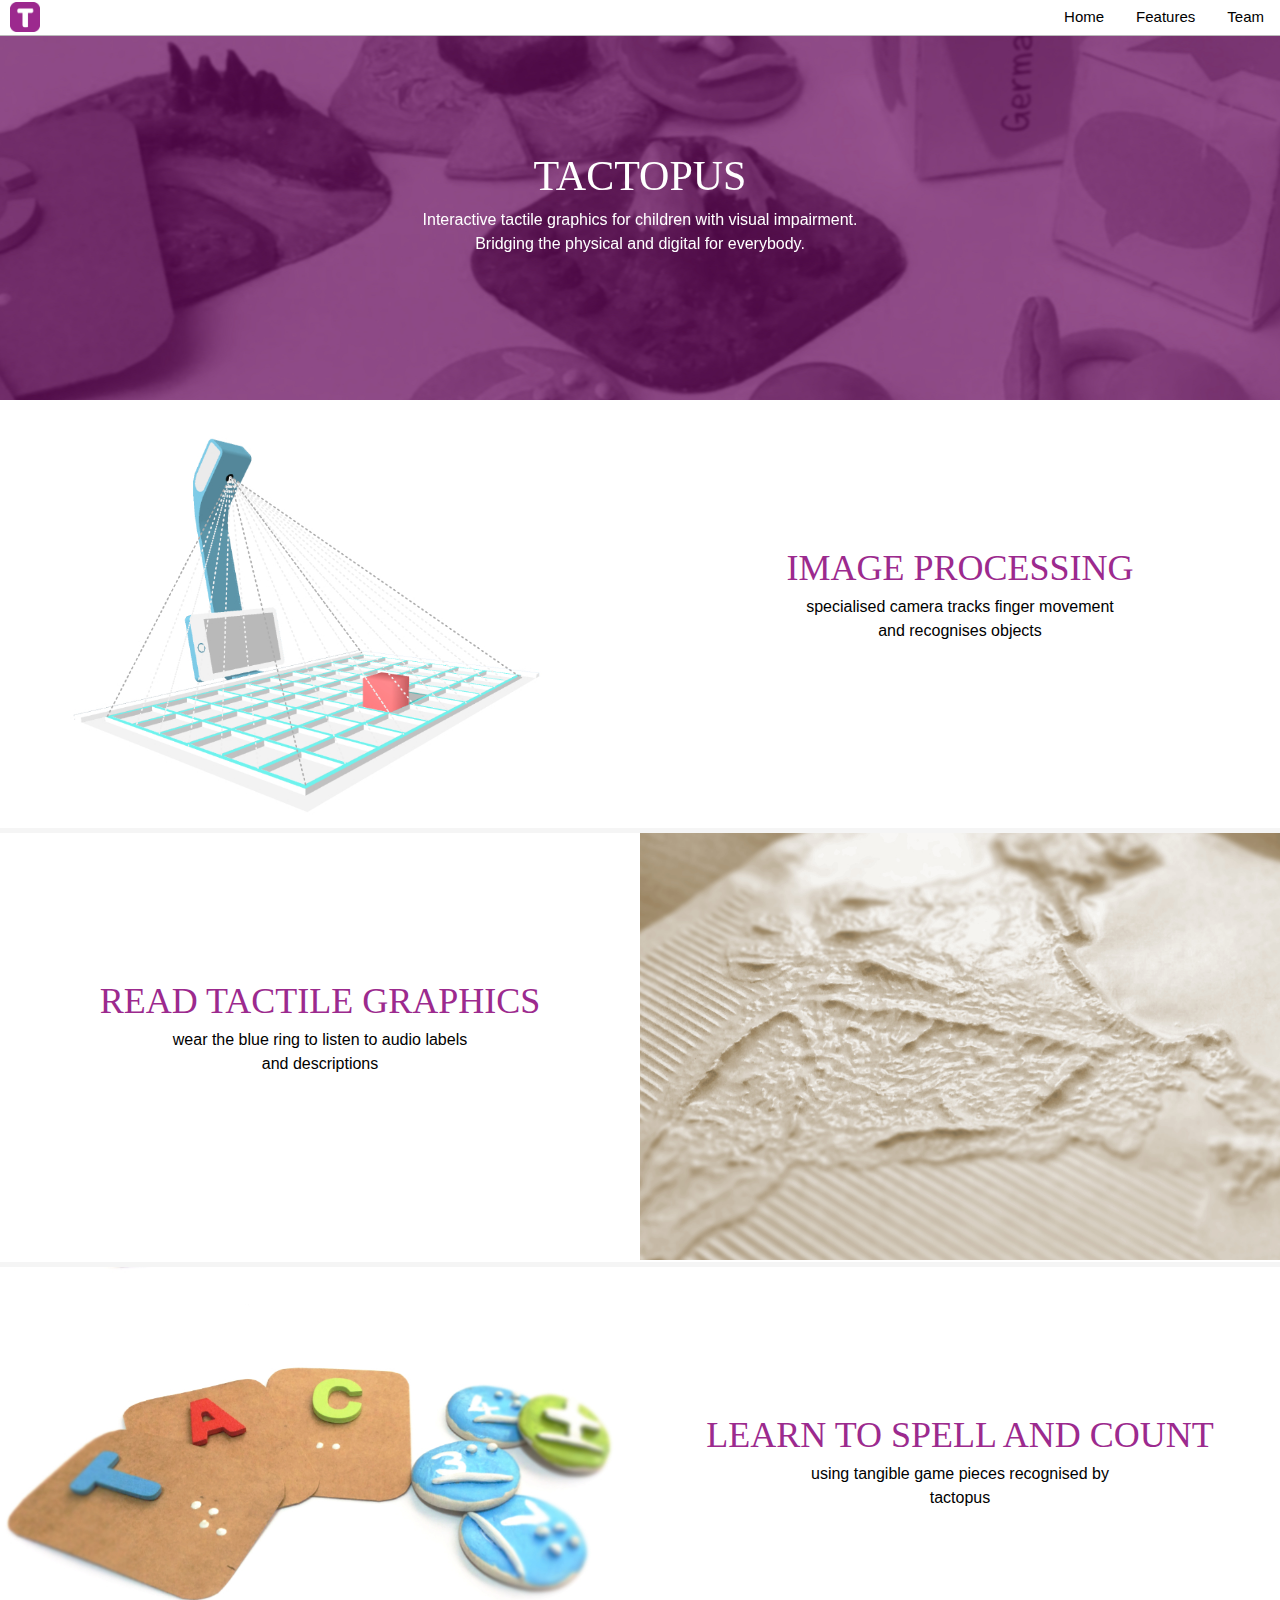
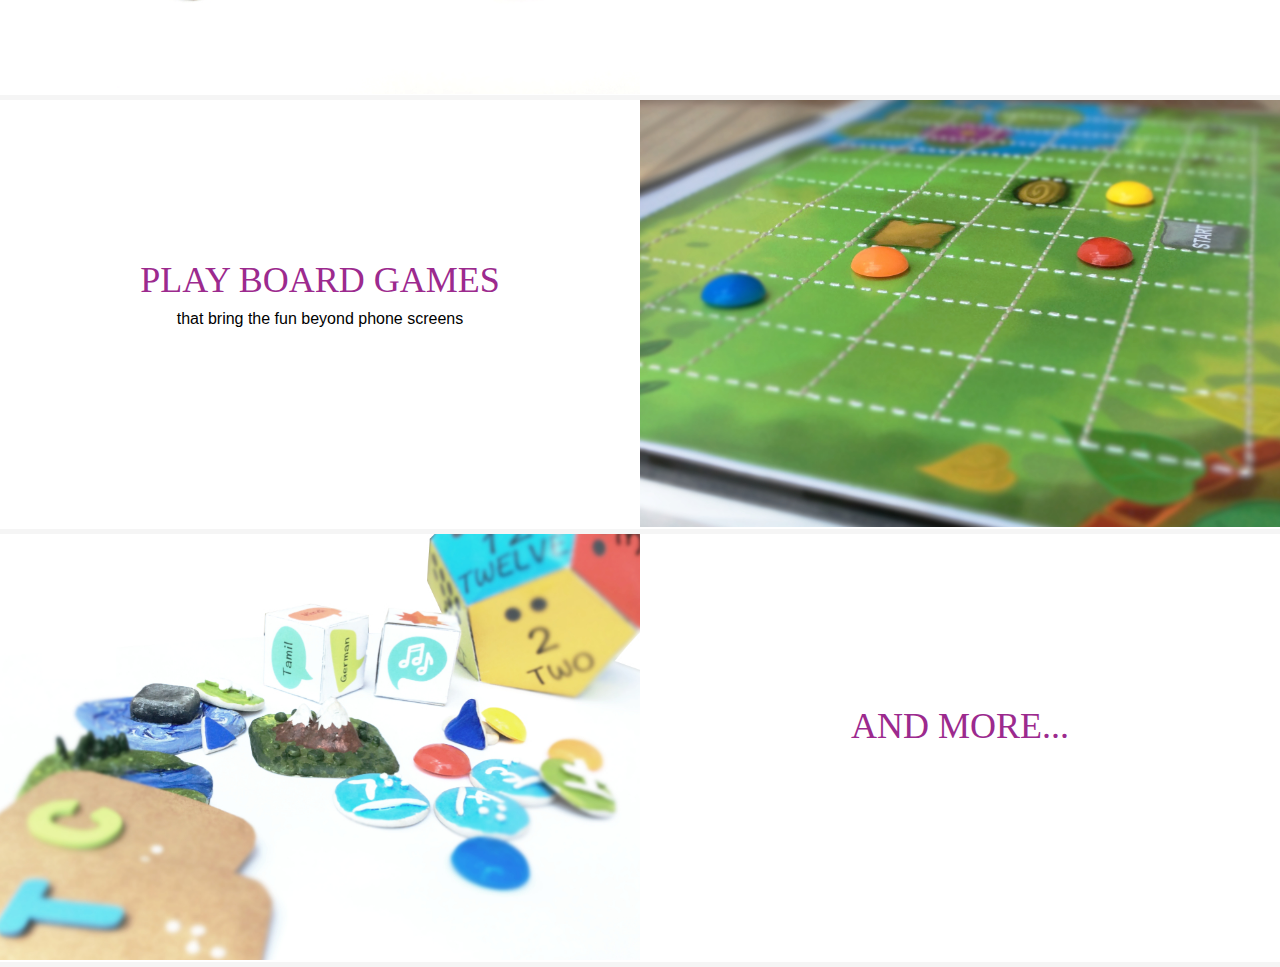
==== index.html @ 5bae3466 "favicon" ====
<!DOCTYPE html>
<html>
<meta name="viewport" content="width=device-width, initial-scale=1">
<link rel="stylesheet" href="w3.css">
<head>
    <link rel="shortcut icon" type="image/png" href="favicon.png"/>
</head>
<body>

<div id="header" class="navbar w3-container w3-white w3-border-grey">
  <!--<h1 id="title">TACTOPUS</h1> -->
  <img src="favicon.jpg" class="logo">
  
  
  <a href="#news">Team</a>
  <a href="#features">Features</a> 
  <a href="#home">Home</a>
</div>


<div class="parallax">
<!--<div style="height:30vw; min-height:400px; min-width:690px">-->
     <!--<img class="cover-image" src="cover.jpg" > -->
     <!--<p class="title-text" style="height:30vw; width:100%;"> text </p>-->
     <div id="home" class="w3-col coverbox title-text">
         <div class="unit">
            <h1 class="centered-content title" style="font-size:42px">TACTOPUS</h1>
            <p class="subtitle title">Interactive tactile graphics for children with visual impairment. <br> Bridging the physical and digital for everybody.</p>
        </div>
        <!--</div>-->


</div>
</div>


<!--first set-->
<div id="features" class="w3-row-padding nopadding">
    <div class="w3-half nopadding ">
         <img class="images" src="img1.jpg" > </img>
    </div>
    <div class="w3-half box">
         <div class="unit">
            <h2 class="centered-content">IMAGE PROCESSING</h2>
            <p class="subtitle centered-content">specialised camera tracks finger movement 
and recognises objects</p> 
        </div>
    </div>
</div>
<!--end first set-->

<!--second set-->
<div class="w3-row-padding nopadding">
    <div class="w3-half box">
         <div class="unit">
            <h2  class="centered-content">READ TACTILE GRAPHICS</h2>
            <p class="subtitle centered-content">wear the blue ring to listen to audio labels and descriptions</p> 
        </div>
    </div>
    <div class="w3-half nopadding">
         <img class="images" src="img2.jpg" > </img>
    </div>
</div>
<!--end second set-->

<!--third set-->
<div class="w3-row-padding nopadding">
    <div class="w3-half nopadding">
         <img class="images" src="img3.jpg" > </img>
    </div>
    <div class="w3-half box">
         <div class="unit">
            <h2 class="centered-content">LEARN TO SPELL AND COUNT</h2>
            <p class="subtitle centered-content">using tangible game pieces recognised by tactopus</p> 
        </div>
    </div>
</div>
<!--end third set-->

<!--fourth set-->
<div class="w3-row-padding nopadding">
    <div class="w3-half box">
         <div class="unit">
            <h2 class="centered-content">PLAY BOARD GAMES</h2>
            <p class="subtitle centered-content">that bring the fun beyond phone screens</p> 
        </div>
    </div>
    <div class="w3-half  nopadding">
         <img class="images" src="img4.jpg" > </img>
    </div>
</div>
<!--end fourth set-->

<!--fifth set-->
<div class="w3-row-padding nopadding">
    <div class="w3-half nopadding">
         <img class="images" src="img5.jpg" > </img>
    </div>
    <div class="w3-half box">
         <div class="unit">
            <h2 class="centered-content">AND MORE...</h2>
         </div>
    </div>
</div>
<!--end fifth set-->









</body>
</html>
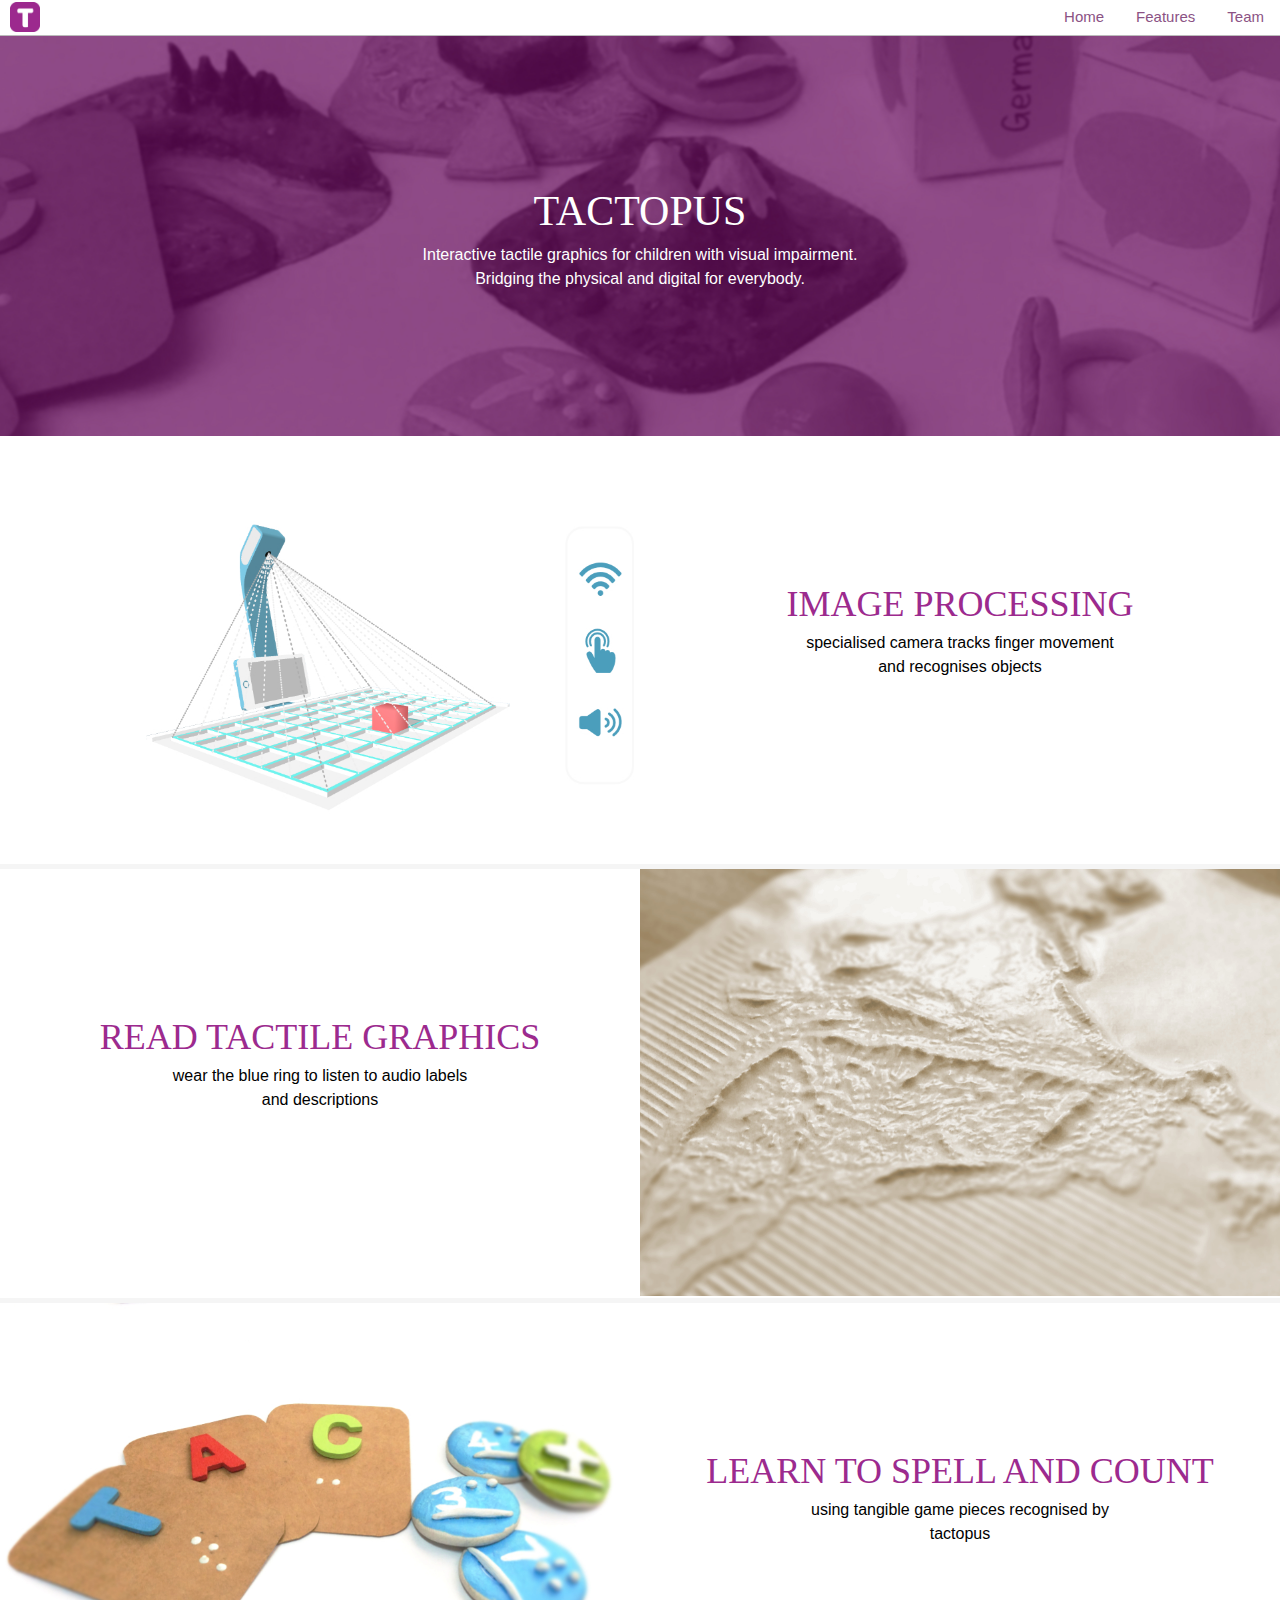
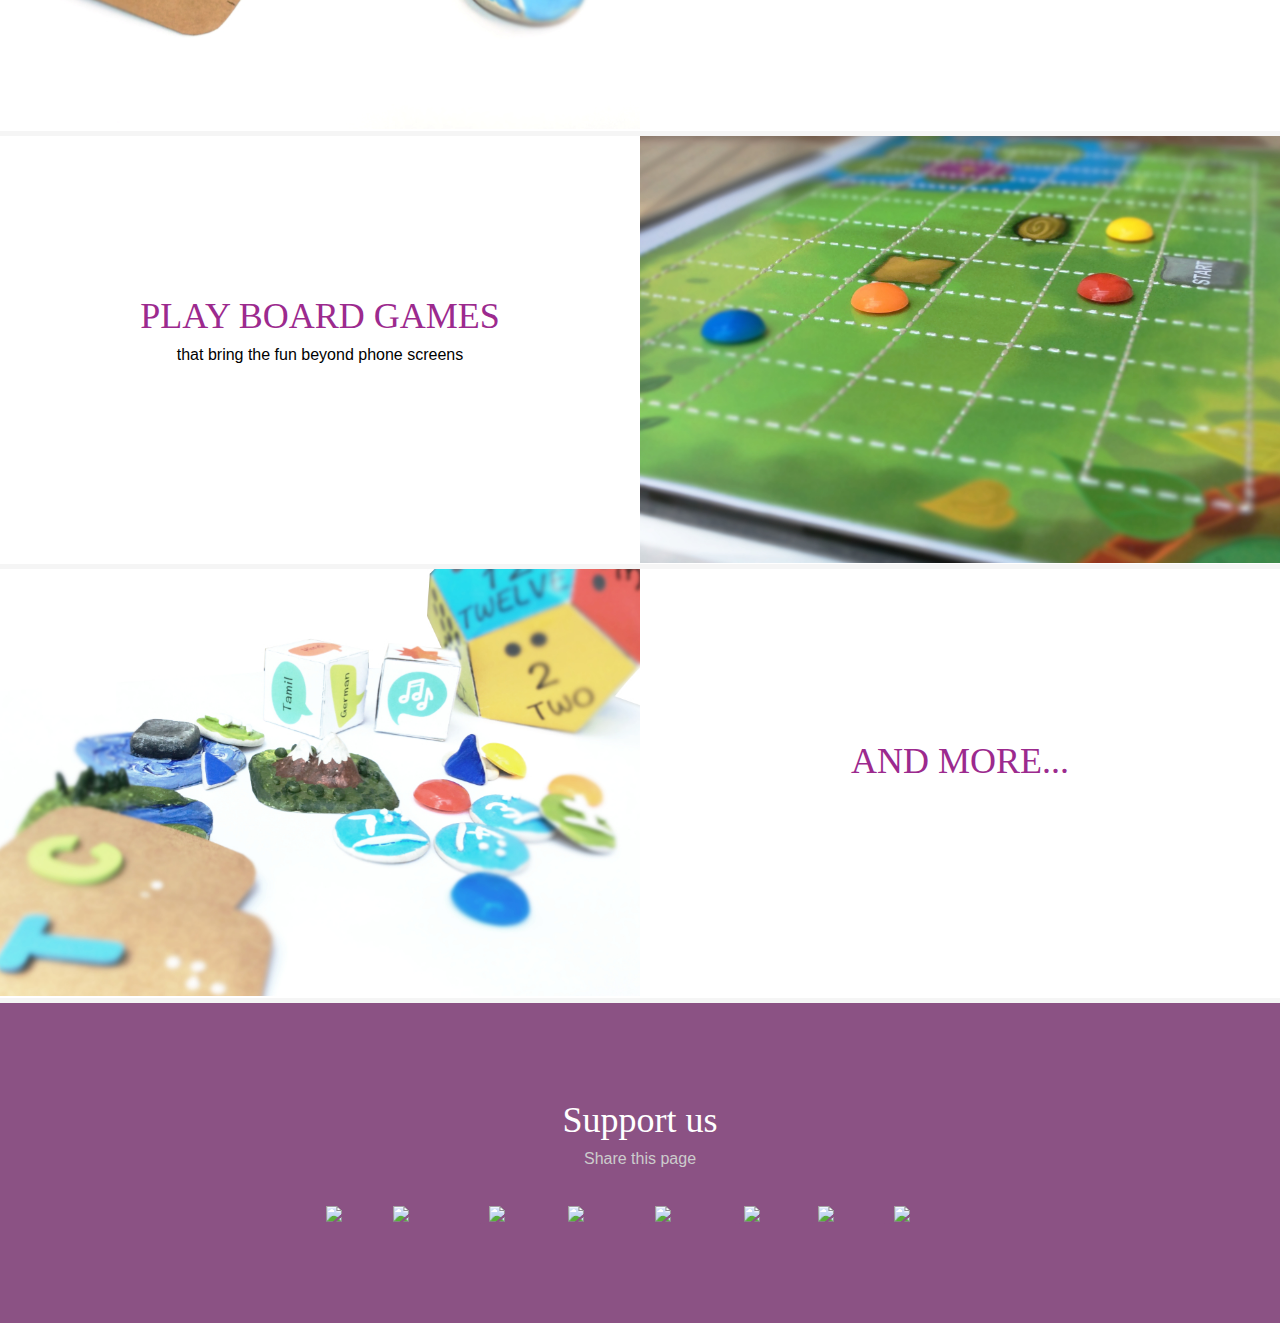
==== commit 55fe4794: "social bar added" ====
--- a/index.html
+++ b/index.html
@@ -4,6 +4,10 @@
 <link rel="stylesheet" href="w3.css">
 <head>
     <link rel="shortcut icon" type="image/png" href="favicon.png"/>
+    <style>
+@import url('https://fonts.googleapis.com/css?family=Baloo+Thambi');
+</style>
+
 </head>
 <body>
 
@@ -15,6 +19,7 @@
   <a href="#news">Team</a>
   <a href="#features">Features</a> 
   <a href="#home">Home</a>
+  <!--<a href="#home">Text-only Version</a>-->
 </div>
 
 
@@ -28,8 +33,6 @@
             <p class="subtitle title">Interactive tactile graphics for children with visual impairment. <br> Bridging the physical and digital for everybody.</p>
         </div>
         <!--</div>-->
-
-
 </div>
 </div>
 
@@ -104,10 +107,54 @@
 </div>
 <!--end fifth set-->
 
+<!--social bit-->
+<div class="centered-content social buffer">
+     <h2 class="centered-content " style="color:white">Support us </h2>
+     <p class="subtitle centered-content"  style="color:#CCCCCC">Share this page</p> 
+<div class="share-buttons">  
+    
+    <!-- Email -->
+    <a href="mailto:?Subject=Simple Share Buttons&amp;Body=I%20saw%20this%20and%20thought%20of%20you!%20 https://simplesharebuttons.com">
+        <img src="https://simplesharebuttons.com/images/somacro/email.png" alt="Email" />
+    </a>
+ 
+    <!-- Facebook -->
+    <a href="http://www.facebook.com/sharer.php?u=https://simplesharebuttons.com" target="_blank">
+        <img src="https://simplesharebuttons.com/images/somacro/facebook.png" alt="Facebook" />
+    </a>
+    
+    <!-- Google+ -->
+    <a href="https://plus.google.com/share?url=https://simplesharebuttons.com" target="_blank">
+        <img src="https://simplesharebuttons.com/images/somacro/google.png" alt="Google" />
+    </a>
+    
+    <!-- LinkedIn -->
+    <a href="http://www.linkedin.com/shareArticle?mini=true&amp;url=https://simplesharebuttons.com" target="_blank">
+        <img src="https://simplesharebuttons.com/images/somacro/linkedin.png" alt="LinkedIn" />
+    </a>
+    
+    <!-- Pinterest -->
+    <a href="javascript:void((function()%7Bvar%20e=document.createElement('script');e.setAttribute('type','text/javascript');e.setAttribute('charset','UTF-8');e.setAttribute('src','http://assets.pinterest.com/js/pinmarklet.js?r='+Math.random()*99999999);document.body.appendChild(e)%7D)());">
+        <img src="https://simplesharebuttons.com/images/somacro/pinterest.png" alt="Pinterest" />
+    </a>
+     
+    <!-- Reddit -->
+    <a href="http://reddit.com/submit?url=https://simplesharebuttons.com&amp;title=Simple Share Buttons" target="_blank">
+        <img src="https://simplesharebuttons.com/images/somacro/reddit.png" alt="Reddit" />
+    </a>
 
+    <!-- Tumblr-->
+    <a href="http://www.tumblr.com/share/link?url=https://simplesharebuttons.com&amp;title=Simple Share Buttons" target="_blank">
+        <img src="https://simplesharebuttons.com/images/somacro/tumblr.png" alt="Tumblr" />
+    </a>
+     
+    <!-- Twitter -->
+    <a href="https://twitter.com/share?url=https://simplesharebuttons.com&amp;text=Simple%20Share%20Buttons&amp;hashtags=simplesharebuttons" target="_blank">
+        <img src="https://simplesharebuttons.com/images/somacro/twitter.png" alt="Twitter" />
+    </a>
 
-
-
+</div>
+</div>
 
 
 
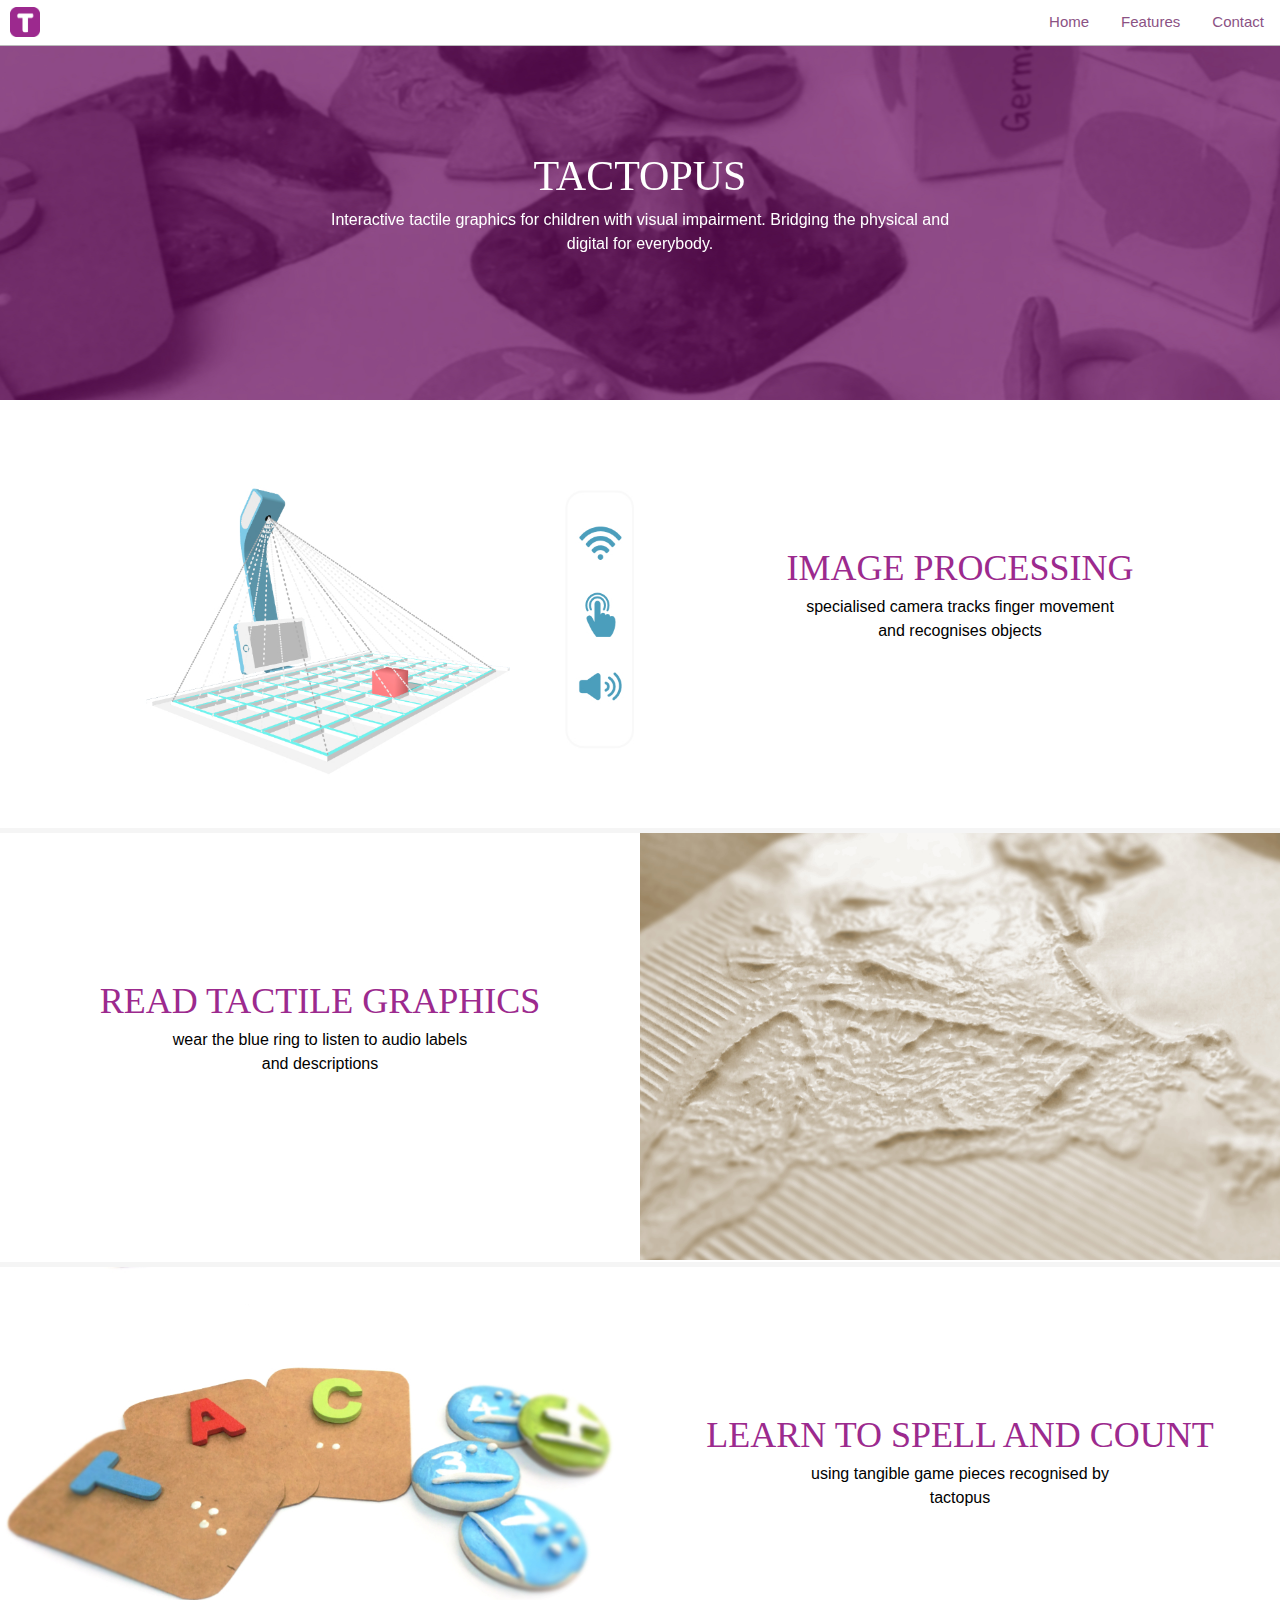
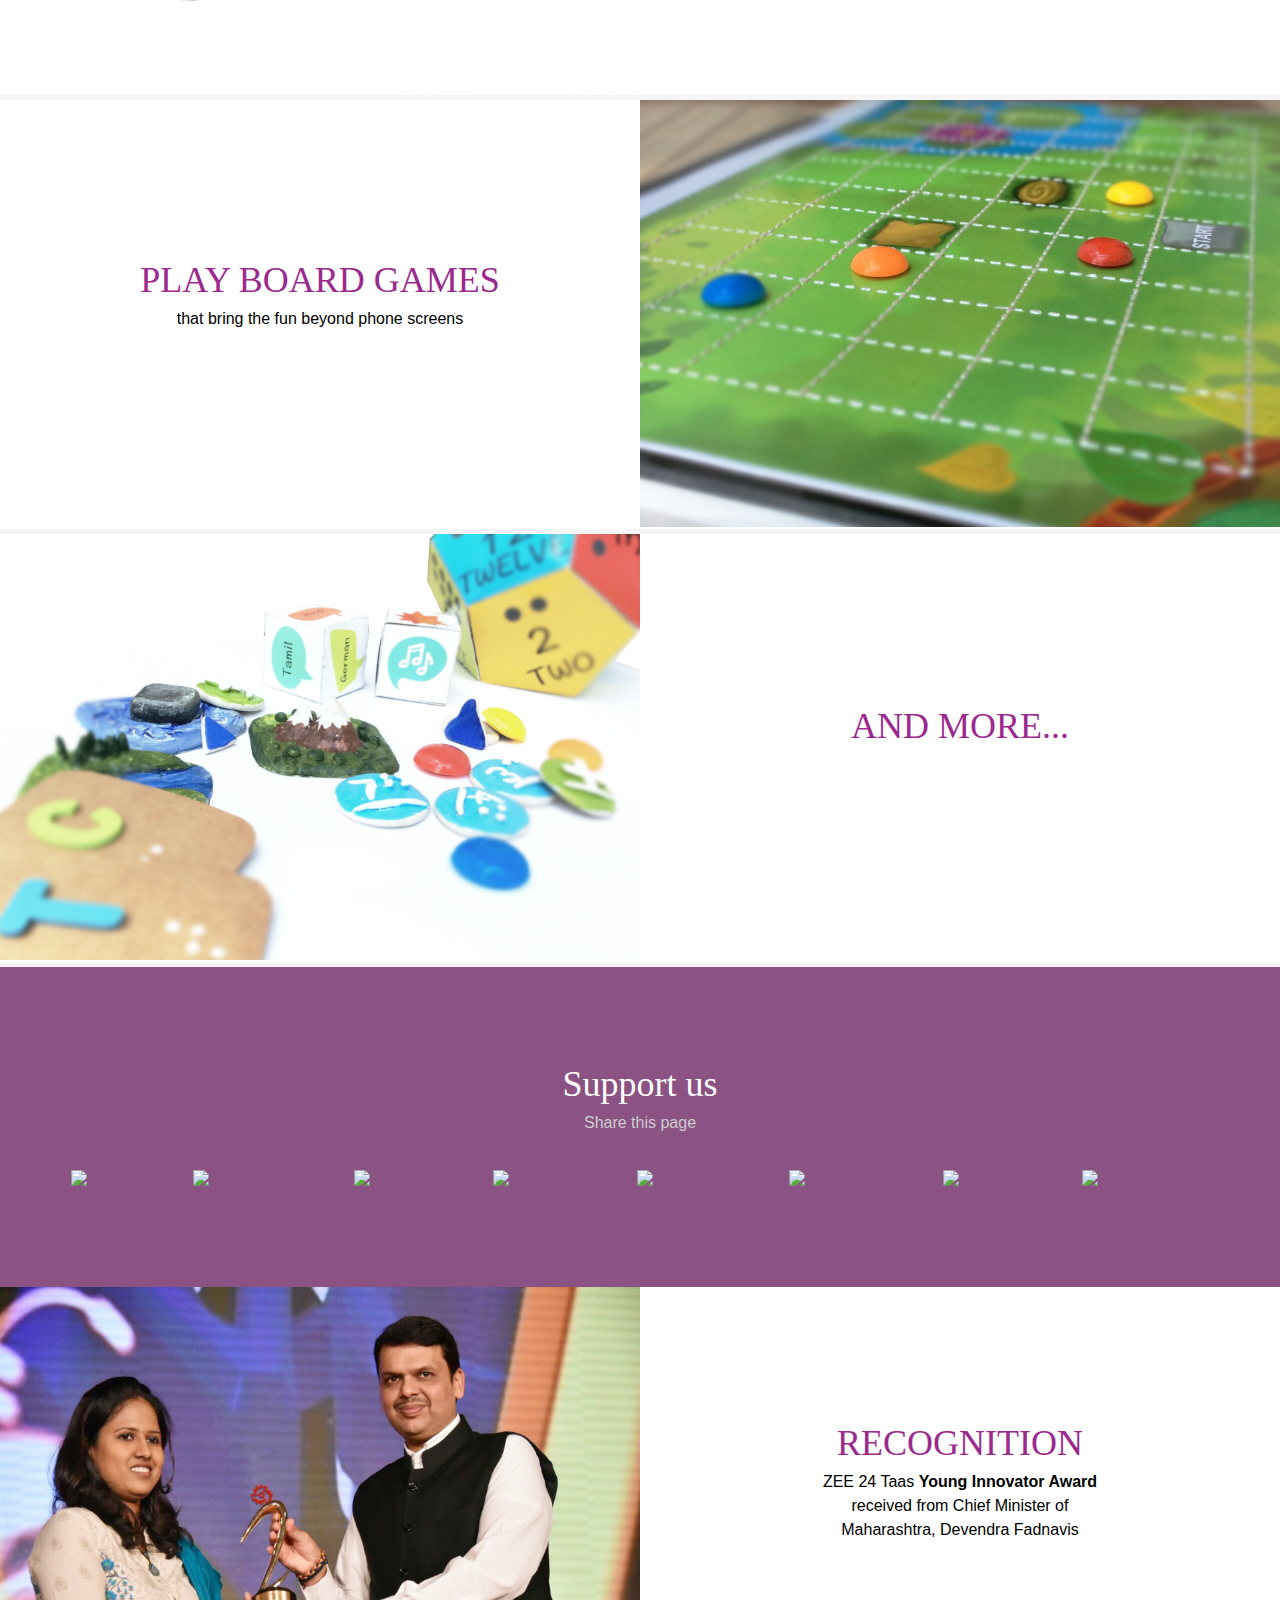
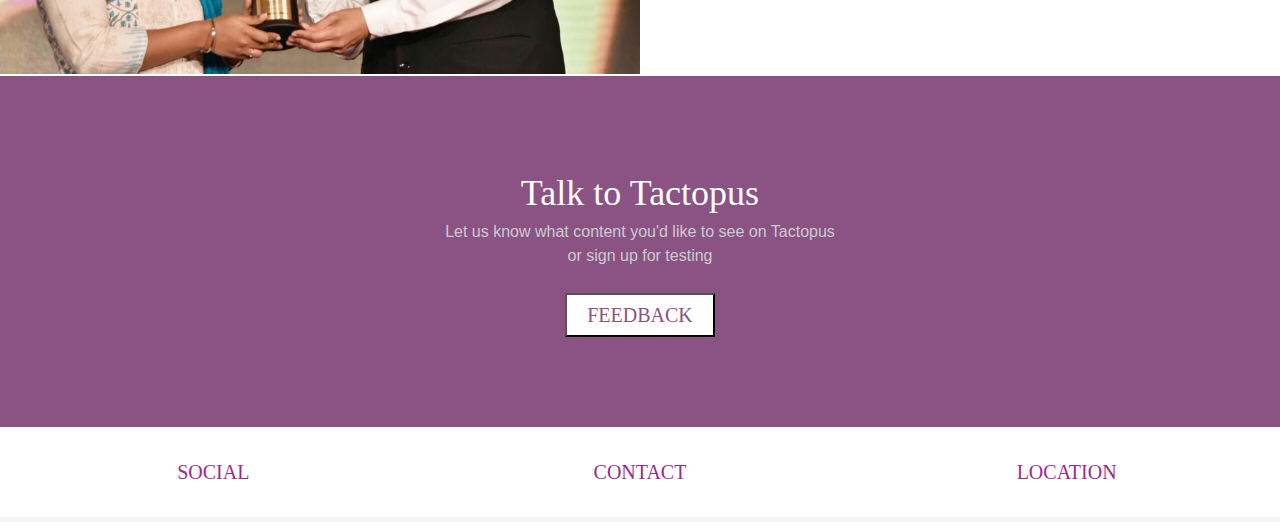
==== commit cb5c0ca7: "more sections" ====
--- a/index.html
+++ b/index.html
@@ -8,6 +8,17 @@
 @import url('https://fonts.googleapis.com/css?family=Baloo+Thambi');
 </style>
 
+<div id="fb-root"></div>
+<script>(function(d, s, id) {
+  var js, fjs = d.getElementsByTagName(s)[0];
+  if (d.getElementById(id)) return;
+  js = d.createElement(s); js.id = id;
+  js.src = "//connect.facebook.net/en_GB/sdk.js#xfbml=1&version=v2.9";
+  fjs.parentNode.insertBefore(js, fjs);
+}(document, 'script', 'facebook-jssdk'));</script>
+
+
+
 </head>
 <body>
 
@@ -16,7 +27,7 @@
   <img src="favicon.jpg" class="logo">
   
   
-  <a href="#news">Team</a>
+  <a href="#contact">Contact</a>
   <a href="#features">Features</a> 
   <a href="#home">Home</a>
   <!--<a href="#home">Text-only Version</a>-->
@@ -30,7 +41,7 @@
      <div id="home" class="w3-col coverbox title-text">
          <div class="unit">
             <h1 class="centered-content title" style="font-size:42px">TACTOPUS</h1>
-            <p class="subtitle title">Interactive tactile graphics for children with visual impairment. <br> Bridging the physical and digital for everybody.</p>
+            <p class="subtitle title">Interactive tactile graphics for children with visual impairment. <nbsp> Bridging the physical and digital for everybody.</p>
         </div>
         <!--</div>-->
 </div>
@@ -39,10 +50,10 @@
 
 <!--first set-->
 <div id="features" class="w3-row-padding nopadding">
-    <div class="w3-half nopadding ">
+    <div class="w3-half nopadding left">
          <img class="images" src="img1.jpg" > </img>
     </div>
-    <div class="w3-half box">
+    <div class="w3-half box right ">
          <div class="unit">
             <h2 class="centered-content">IMAGE PROCESSING</h2>
             <p class="subtitle centered-content">specialised camera tracks finger movement 
@@ -54,24 +65,26 @@
 
 <!--second set-->
 <div class="w3-row-padding nopadding">
-    <div class="w3-half box">
+     <div class="w3-half nopadding right">
+         <img class="images" src="img2.jpg" > </img>
+    </div>
+
+    <div class="w3-half box left">
          <div class="unit">
             <h2  class="centered-content">READ TACTILE GRAPHICS</h2>
             <p class="subtitle centered-content">wear the blue ring to listen to audio labels and descriptions</p> 
         </div>
     </div>
-    <div class="w3-half nopadding">
-         <img class="images" src="img2.jpg" > </img>
-    </div>
+   
 </div>
 <!--end second set-->
 
 <!--third set-->
 <div class="w3-row-padding nopadding">
-    <div class="w3-half nopadding">
+    <div class="w3-half nopadding left">
          <img class="images" src="img3.jpg" > </img>
     </div>
-    <div class="w3-half box">
+    <div class="w3-half box right">
          <div class="unit">
             <h2 class="centered-content">LEARN TO SPELL AND COUNT</h2>
             <p class="subtitle centered-content">using tangible game pieces recognised by tactopus</p> 
@@ -82,15 +95,16 @@
 
 <!--fourth set-->
 <div class="w3-row-padding nopadding">
-    <div class="w3-half box">
+    <div class="w3-half  nopadding right">
+         <img class="images" src="img4.jpg" > </img>
+    </div>
+    <div class="w3-half box left">
          <div class="unit">
             <h2 class="centered-content">PLAY BOARD GAMES</h2>
             <p class="subtitle centered-content">that bring the fun beyond phone screens</p> 
         </div>
     </div>
-    <div class="w3-half  nopadding">
-         <img class="images" src="img4.jpg" > </img>
-    </div>
+    
 </div>
 <!--end fourth set-->
 
@@ -114,50 +128,99 @@
 <div class="share-buttons">  
     
     <!-- Email -->
-    <a href="mailto:?Subject=Simple Share Buttons&amp;Body=I%20saw%20this%20and%20thought%20of%20you!%20 https://simplesharebuttons.com">
-        <img src="https://simplesharebuttons.com/images/somacro/email.png" alt="Email" />
+    <a href="mailto:?Subject=Check this out- Tactopus&amp;Body=I%20saw%20this%20and%20thought%20of%20you!%20 http://tactopus.com">
+        <img src="https://simplesharebuttons.com/images/somacro/email.png" alt="Email a friend" />
     </a>
  
     <!-- Facebook -->
-    <a href="http://www.facebook.com/sharer.php?u=https://simplesharebuttons.com" target="_blank">
-        <img src="https://simplesharebuttons.com/images/somacro/facebook.png" alt="Facebook" />
-    </a>
-    
+    <a href="http://www.facebook.com/sharer.php?u=http://tactopus.com" target="_blank">
+        <img src="https://simplesharebuttons.com/images/somacro/facebook.png" alt="Share on Facebook" />
+    </a>
+    
+     <!-- Twitter -->
+    <a href="https://twitter.com/share?url=https://simplesharebuttons.com&amp;text=Simple%20Share%20Buttons&amp;hashtags=simplesharebuttons" target="_blank">
+        <img src="https://simplesharebuttons.com/images/somacro/twitter.png" alt="Tweet about this" />
+    </a>
+
     <!-- Google+ -->
-    <a href="https://plus.google.com/share?url=https://simplesharebuttons.com" target="_blank">
-        <img src="https://simplesharebuttons.com/images/somacro/google.png" alt="Google" />
+    <a href="https://plus.google.com/share?url=http://tactopus.com" target="_blank">
+        <img src="https://simplesharebuttons.com/images/somacro/google.png" alt="Share on Google" />
     </a>
     
     <!-- LinkedIn -->
     <a href="http://www.linkedin.com/shareArticle?mini=true&amp;url=https://simplesharebuttons.com" target="_blank">
-        <img src="https://simplesharebuttons.com/images/somacro/linkedin.png" alt="LinkedIn" />
+        <img src="https://simplesharebuttons.com/images/somacro/linkedin.png" alt="Share on LinkedIn" />
     </a>
     
     <!-- Pinterest -->
     <a href="javascript:void((function()%7Bvar%20e=document.createElement('script');e.setAttribute('type','text/javascript');e.setAttribute('charset','UTF-8');e.setAttribute('src','http://assets.pinterest.com/js/pinmarklet.js?r='+Math.random()*99999999);document.body.appendChild(e)%7D)());">
-        <img src="https://simplesharebuttons.com/images/somacro/pinterest.png" alt="Pinterest" />
+        <img src="https://simplesharebuttons.com/images/somacro/pinterest.png" alt="Share on Pinterest" />
     </a>
      
     <!-- Reddit -->
     <a href="http://reddit.com/submit?url=https://simplesharebuttons.com&amp;title=Simple Share Buttons" target="_blank">
-        <img src="https://simplesharebuttons.com/images/somacro/reddit.png" alt="Reddit" />
+        <img src="https://simplesharebuttons.com/images/somacro/reddit.png" alt="Share on Reddit" />
     </a>
 
     <!-- Tumblr-->
     <a href="http://www.tumblr.com/share/link?url=https://simplesharebuttons.com&amp;title=Simple Share Buttons" target="_blank">
-        <img src="https://simplesharebuttons.com/images/somacro/tumblr.png" alt="Tumblr" />
+        <img src="https://simplesharebuttons.com/images/somacro/tumblr.png" alt="Share on Tumblr" />
     </a>
      
-    <!-- Twitter -->
-    <a href="https://twitter.com/share?url=https://simplesharebuttons.com&amp;text=Simple%20Share%20Buttons&amp;hashtags=simplesharebuttons" target="_blank">
-        <img src="https://simplesharebuttons.com/images/somacro/twitter.png" alt="Twitter" />
-    </a>
-
-</div>
-</div>
-
-
-
+   
+
+</div>
+</div>
+
+
+
+<!--recognition-->
+<div>
+<div class="w3-row-padding nopadding" style="border-bottom: 0px;">
+    <div class="w3-half nopadding">
+         <img class="images" src="award.jpg" > </img>
+    </div>
+    <div class="w3-half box">
+         <div class="unit">
+            <h2 class="centered-content">RECOGNITION</h2>
+            <p class="subtitle centered-content">ZEE 24 Taas <b>Young Innovator Award</b>
+                <br>
+                received from Chief Minister of Maharashtra, Devendra Fadnavis</p> 
+        </div>
+    </div>
+</div>
+</div>
+
+
+<!--feedback-->
+
+<div id="contact" class="centered-content social buffer">
+     <h2 class="centered-content " style="color:white">Talk to Tactopus</h2>
+     <p class="subtitle centered-content"  style="color:#CCCCCC">Let us know what content you'd like to see on Tactopus <br> or sign up for testing</p>
+<a href="https://docs.google.com/forms/d/e/1FAIpQLSeY6ELYHNQLqffdmuKmhdIDOaFi1QbwBWbMsm6aDp3Axi02JQ/viewform?usp=sf_link" target="_blank">
+     <button class="btn" style="cursor:pointer" >FEEDBACK</button> 
+</a>
+</div> 
+
+<!--footer-->
+
+<div class="w3-row-padding nopadding">
+    <div class="w3-third box-footer">
+         <div class="unit">
+            <h4  class="centered-content">SOCIAL</h2>
+        </div>
+    </div>
+    <div class="w3-third box-footer">
+         <div class="unit">
+            <h4  class="centered-content">CONTACT</h2>
+        </div>
+    </div>
+    <div class="w3-third box-footer ">
+         <div class="unit">
+            <h4  class="centered-content">LOCATION</h2>
+        </div>
+    </div>
+</div>
 
 </body>
 </html>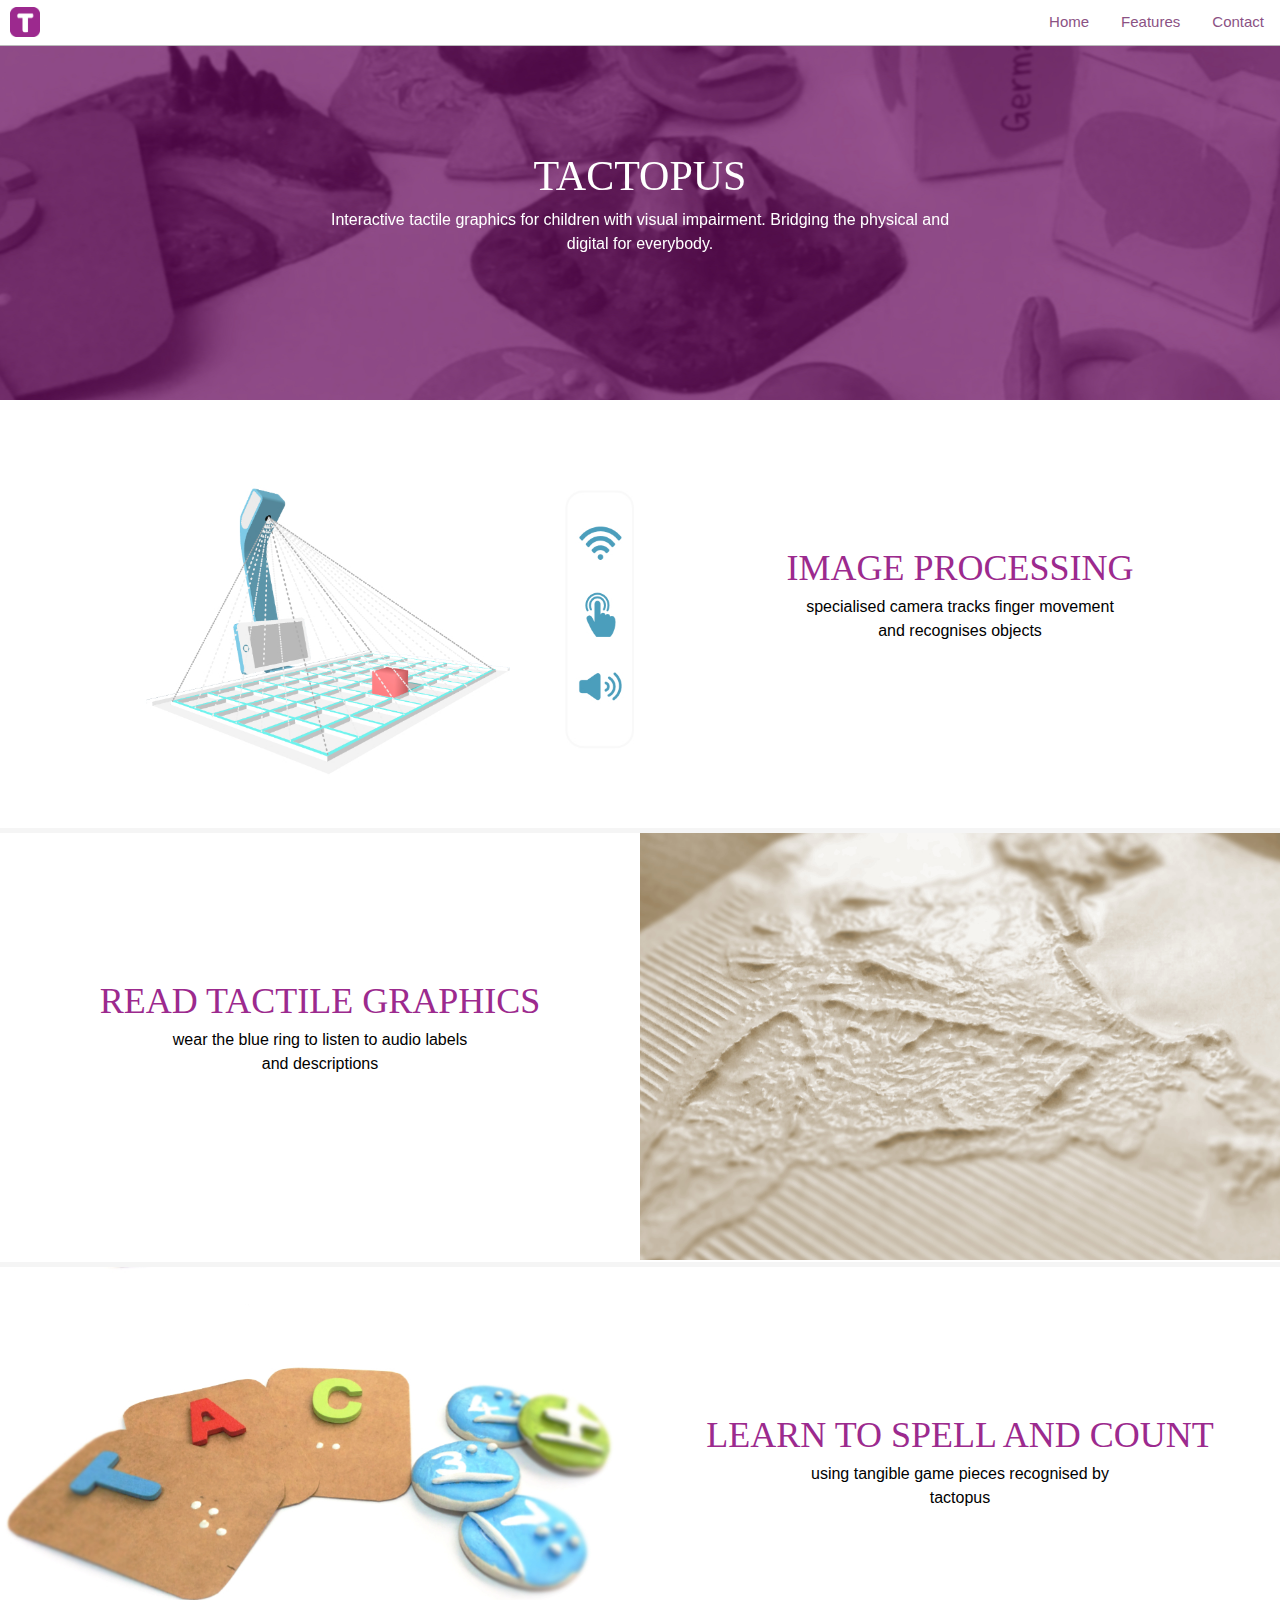
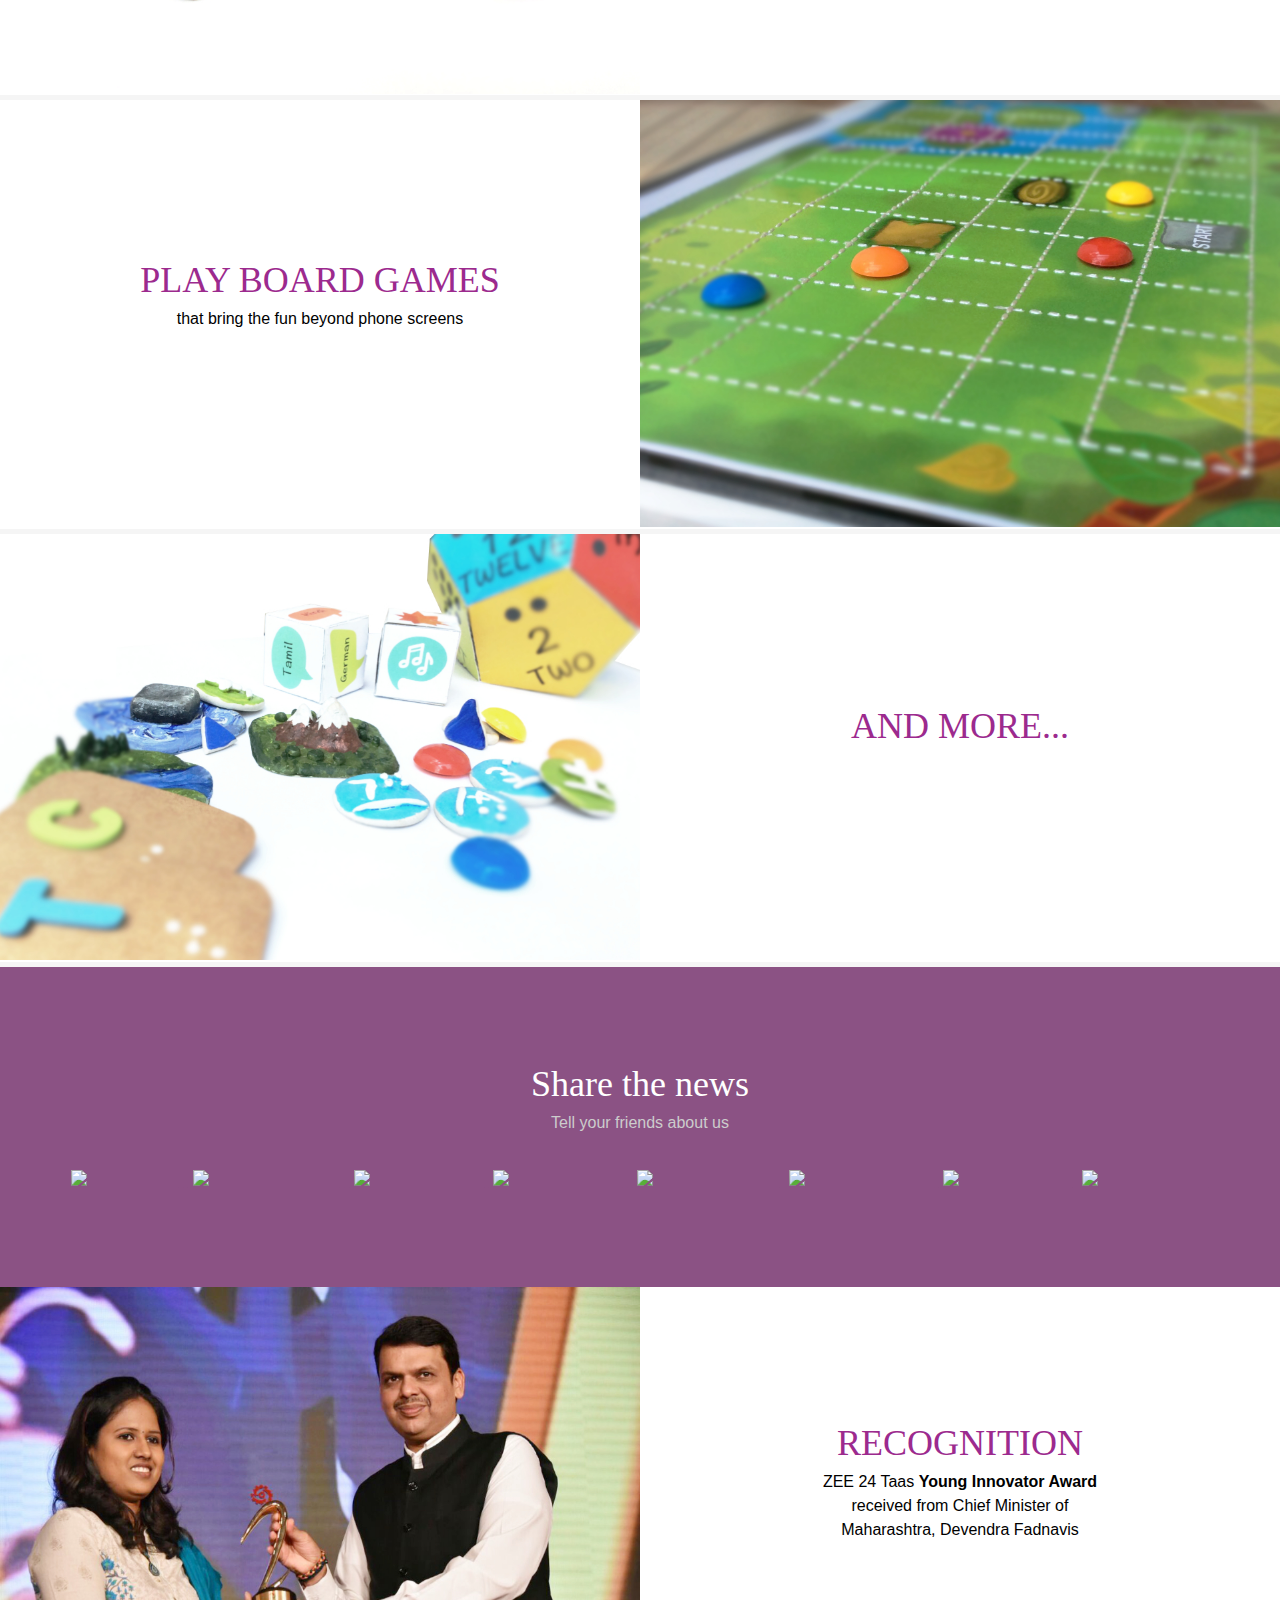
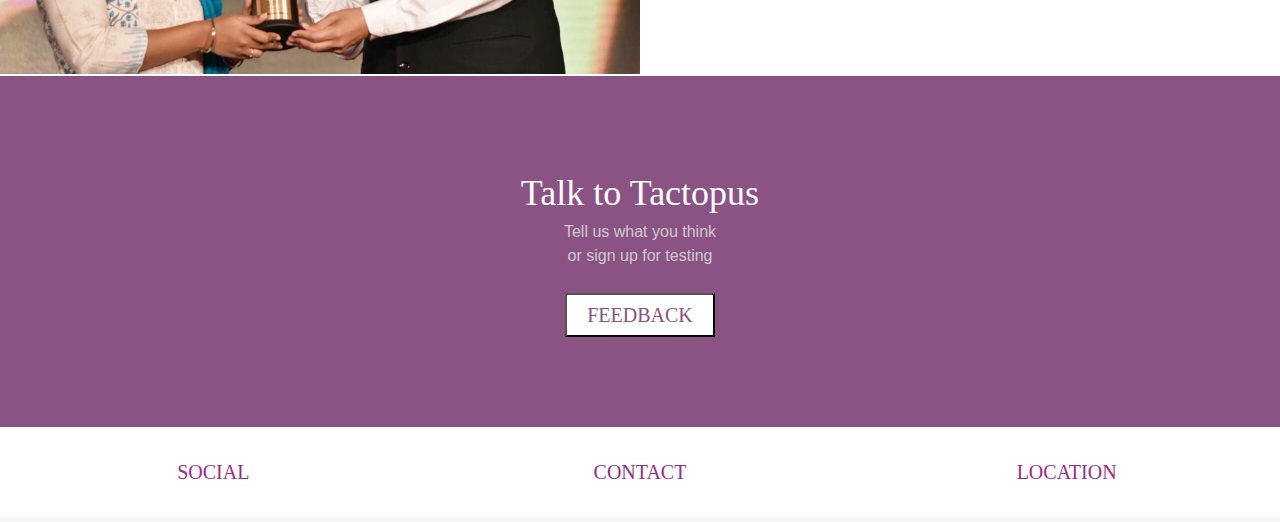
==== commit 2a0856f8: "small updates" ====
--- a/index.html
+++ b/index.html
@@ -2,6 +2,7 @@
 <html>
 <meta name="viewport" content="width=device-width, initial-scale=1">
 <link rel="stylesheet" href="w3.css">
+<meta name="google-site-verification" content="kS8fROYHhCZex43RZm6uUY4WzMAWpM1FWMcRSs-38cs" />
 <head>
     <link rel="shortcut icon" type="image/png" href="favicon.png"/>
     <style>
@@ -17,6 +18,17 @@
   fjs.parentNode.insertBefore(js, fjs);
 }(document, 'script', 'facebook-jssdk'));</script>
 
+
+<script>
+  (function(i,s,o,g,r,a,m){i['GoogleAnalyticsObject']=r;i[r]=i[r]||function(){
+  (i[r].q=i[r].q||[]).push(arguments)},i[r].l=1*new Date();a=s.createElement(o),
+  m=s.getElementsByTagName(o)[0];a.async=1;a.src=g;m.parentNode.insertBefore(a,m)
+  })(window,document,'script','https://www.google-analytics.com/analytics.js','ga');
+
+  ga('create', 'UA-103384719-1', 'auto');
+  ga('send', 'pageview');
+
+</script>
 
 
 </head>
@@ -110,10 +122,10 @@
 
 <!--fifth set-->
 <div class="w3-row-padding nopadding">
-    <div class="w3-half nopadding">
+    <div class="w3-half nopadding left ">
          <img class="images" src="img5.jpg" > </img>
     </div>
-    <div class="w3-half box">
+    <div class="w3-half box right">
          <div class="unit">
             <h2 class="centered-content">AND MORE...</h2>
          </div>
@@ -123,8 +135,8 @@
 
 <!--social bit-->
 <div class="centered-content social buffer">
-     <h2 class="centered-content " style="color:white">Support us </h2>
-     <p class="subtitle centered-content"  style="color:#CCCCCC">Share this page</p> 
+     <h2 class="centered-content " style="color:white">Share the news</h2>
+     <p class="subtitle centered-content"  style="color:#CCCCCC">Tell your friends about us</p> 
 <div class="share-buttons">  
     
     <!-- Email -->
@@ -138,7 +150,7 @@
     </a>
     
      <!-- Twitter -->
-    <a href="https://twitter.com/share?url=https://simplesharebuttons.com&amp;text=Simple%20Share%20Buttons&amp;hashtags=simplesharebuttons" target="_blank">
+    <a href="https://twitter.com/share?url=http://tactopus.com&amp;text=Inclusive%20education%20is%20here&amp;hashtags=assistivetech" target="_blank">
         <img src="https://simplesharebuttons.com/images/somacro/twitter.png" alt="Tweet about this" />
     </a>
 
@@ -148,7 +160,7 @@
     </a>
     
     <!-- LinkedIn -->
-    <a href="http://www.linkedin.com/shareArticle?mini=true&amp;url=https://simplesharebuttons.com" target="_blank">
+    <a href="http://www.linkedin.com/shareArticle?mini=true&amp;url=http://tactopus.com" target="_blank">
         <img src="https://simplesharebuttons.com/images/somacro/linkedin.png" alt="Share on LinkedIn" />
     </a>
     
@@ -158,12 +170,12 @@
     </a>
      
     <!-- Reddit -->
-    <a href="http://reddit.com/submit?url=https://simplesharebuttons.com&amp;title=Simple Share Buttons" target="_blank">
+    <a href="http://reddit.com/submit?url=http://tactopus.com&amp;title=Tactopus" target="_blank">
         <img src="https://simplesharebuttons.com/images/somacro/reddit.png" alt="Share on Reddit" />
     </a>
 
     <!-- Tumblr-->
-    <a href="http://www.tumblr.com/share/link?url=https://simplesharebuttons.com&amp;title=Simple Share Buttons" target="_blank">
+    <a href="http://www.tumblr.com/share/link?url=http://tactopus.com&amp;title=Tactopus" target="_blank">
         <img src="https://simplesharebuttons.com/images/somacro/tumblr.png" alt="Share on Tumblr" />
     </a>
      
@@ -196,7 +208,7 @@
 
 <div id="contact" class="centered-content social buffer">
      <h2 class="centered-content " style="color:white">Talk to Tactopus</h2>
-     <p class="subtitle centered-content"  style="color:#CCCCCC">Let us know what content you'd like to see on Tactopus <br> or sign up for testing</p>
+     <p class="subtitle centered-content"  style="color:#CCCCCC">Tell us what you think<br> or sign up for testing</p>
 <a href="https://docs.google.com/forms/d/e/1FAIpQLSeY6ELYHNQLqffdmuKmhdIDOaFi1QbwBWbMsm6aDp3Axi02JQ/viewform?usp=sf_link" target="_blank">
      <button class="btn" style="cursor:pointer" >FEEDBACK</button> 
 </a>
